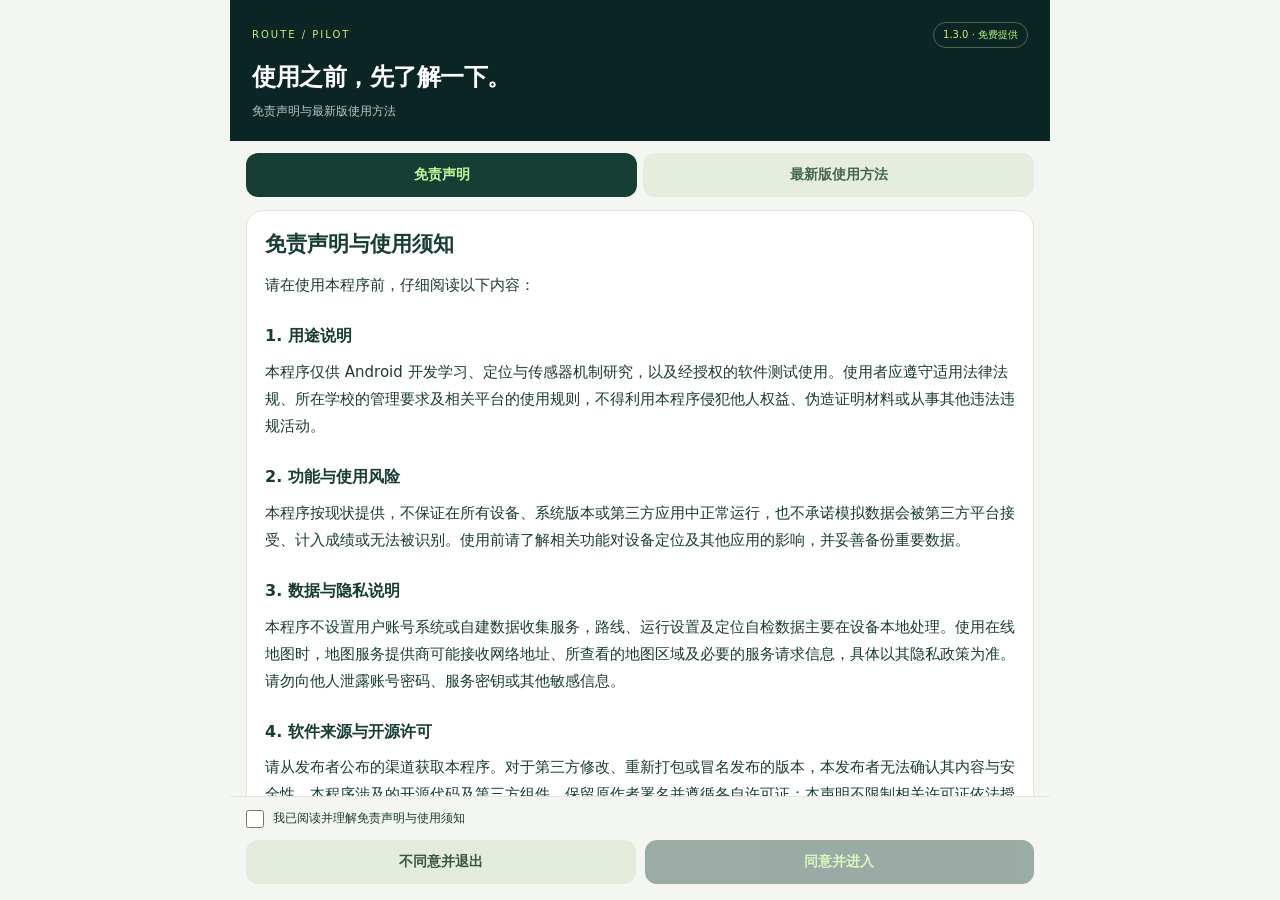
==== app/src/main/assets/startup.html @ be46f1cc "Publish RoutePilot 1.3.0 source, APK, and documentation" ====
<!doctype html><html lang="zh-CN"><head><meta charset="utf-8"><meta name="viewport" content="width=device-width,initial-scale=1"><meta http-equiv="Content-Security-Policy" content="default-src 'self'; img-src 'none'; style-src 'self' 'unsafe-inline'; script-src 'self' 'unsafe-inline'; connect-src 'none'"><title>路线助手 · 启动说明</title><link rel="stylesheet" href="startup.css"></head><body><div class="shell"><header><div class="topline"><span>ROUTE / PILOT</span><span class="version">1.3.0 · 免费提供</span></div><h1>使用之前，先了解一下。</h1><p>免责声明与最新版使用方法</p></header><nav role="tablist" aria-label="启动说明"><button id="noticeTab" role="tab" aria-controls="noticePanel" aria-selected="true" onclick="noticeTab('notice')">免责声明</button><button id="guideTab" role="tab" aria-controls="guidePanel" aria-selected="false" onclick="noticeTab('guide')">最新版使用方法</button></nav><main id="reading" tabindex="0" aria-label="说明正文"><p id="activeReminder" class="reminder" hidden>当前模拟仍在运行。查看说明不会停止模拟，可返回主界面后停止。</p><article id="noticePanel" role="tabpanel" aria-labelledby="noticeTab"><h2>免责声明与使用须知</h2><p>请在使用本程序前，仔细阅读以下内容：</p><section><h3>1. 用途说明</h3><p>本程序仅供 Android 开发学习、定位与传感器机制研究，以及经授权的软件测试使用。使用者应遵守适用法律法规、所在学校的管理要求及相关平台的使用规则，不得利用本程序侵犯他人权益、伪造证明材料或从事其他违法违规活动。</p></section><section><h3>2. 功能与使用风险</h3><p>本程序按现状提供，不保证在所有设备、系统版本或第三方应用中正常运行，也不承诺模拟数据会被第三方平台接受、计入成绩或无法被识别。使用前请了解相关功能对设备定位及其他应用的影响，并妥善备份重要数据。</p></section><section><h3>3. 数据与隐私说明</h3><p>本程序不设置用户账号系统或自建数据收集服务，路线、运行设置及定位自检数据主要在设备本地处理。使用在线地图时，地图服务提供商可能接收网络地址、所查看的地图区域及必要的服务请求信息，具体以其隐私政策为准。请勿向他人泄露账号密码、服务密钥或其他敏感信息。</p></section><section><h3>4. 软件来源与开源许可</h3><p>请从发布者公布的渠道获取本程序。对于第三方修改、重新打包或冒名发布的版本，本发布者无法确认其内容与安全性。本程序涉及的开源代码及第三方组件，保留原作者署名并遵循各自许可证；本声明不限制相关许可证依法授予使用者的权利。</p></section><section><h3>5. 责任说明</h3><p>因不当操作、违反第三方规则或擅自修改程序所产生的后果，由相关行为人依法承担。本声明不排除或限制法律规定不得免除或限制的责任，也不替代任何第三方平台的规则或授权。</p></section><p class="publisher">本程序的开发、维护及发布由B站用户“后藤一里的发带”负责。程序完全免费提供，不收取下载费、使用费、激活费、会员费或其他使用费用。任何第三方收费行为均不代表本发布者。所引用的开源项目及第三方组件，其原有署名与授权保持不变。</p></article><article id="guidePanel" role="tabpanel" aria-labelledby="guideTab" hidden><h2>最新版使用方法</h2><p class="lead">适用于路线助手 1.3.0。首次使用按以下顺序操作，之后可在主界面随时重新查看。</p>
<section><h3>1. 开启定位与必要权限</h3><p>开启手机定位服务，允许路线助手使用精确位置。建议允许通知，以便通过通知栏暂停、继续或停止。</p><p>进入手机开发者选项 → 选择模拟位置信息应用 → 选择「路线助手」。本程序不需要 Root 或 USB 调试。</p></section>
<section><h3>2. 加载地图</h3><p>在「规划路线」中选择「自动选择（备用优先）」。没有天地图 Key 时，先尝试 OSM France / HOT 备用地图，再尝试标准 OpenStreetMap；连接无响应约 12 秒会切换下一源，每轮仅尝试有限次。</p><p>地图空白时可切换地图源、点击「重新加载」，或换 Wi-Fi／移动数据。使用天地图道路图或卫星图，需要在「天地图 Key 设置」中填写自己有权使用的地图服务 Key。</p><p>所有在线底图都需要网络，不能保证在所有网络中可访问。地图不可用时，仍可通过坐标或 GPX 设置路线。</p></section>
<section><h3>3. 设置路线与 GPX</h3><p>点击「我的位置」，在停止模拟时获取真实位置；也可以输入 WGS84 纬度、经度找到地点。放大并点击地图，依次添加路线点，用「撤销」修改末点。</p><p>至少添加 2 个点，最多 10000 个点。各点以直线相连，不会自动沿道路导航。勾选「闭环循环」时，末点会连接起点并循环。</p><p>已有 .gpx 文件时，可展开「导入 / 导出 GPX」导入，或将当前路线导出保存。GPX 是路线文件，不能补充底图。请勿直接使用高德／百度坐标，以免偏移。</p></section>
<section><h3>4. 设置速度与目标距离</h3><p>速度范围为 0.5–30 km/h，默认 8 km/h；目标距离为 0–100 km，默认 2 km。目标为 0 表示不限距离。</p><p>关闭循环时，到达路线末点或目标距离即停止，以先到者为准。循环且目标为 0 时持续运行，需要手动停止。</p></section>
<section><h3>5. 开始、暂停与停止</h3><p>点击「开始模拟」后可切换其他应用。暂停时保留当前位置并发送速度为 0 的位置；继续后从该处移动。通知栏也提供暂停／继续和停止入口。</p><p>结束时点击「停止」以释放模拟位置。系统重新获得真实位置可能需要等待；使用其他导航前，请先停止模拟。结束后也可将手机模拟位置应用切回「无」。</p><p>荣耀手机如发生后台停止，可在「应用启动管理」中允许路线助手后台活动；不同系统的名称可能不同。</p></section>
<section><h3>6. 卫星位置兼容</h3><p>该模式为实验功能，默认关闭，需要停止模拟后才能切换。打开后提高位置发送频率并附带历史定位字段，耗电可能增加。</p><p>这项设置不增强真实卫星信号，不隐藏系统的模拟位置标记，也不模拟步频或步幅。无法保证消除其他应用的 GPS 弱提示或通过其检查。</p></section>
<section><h3>7. GPS 弱时使用定位自检</h3><p>分别在「停止模拟」和「开始模拟」后各点击一次「开始定位自检」。每次持续 30 秒，需保持路线助手页面可见；离开页面会结束自检。</p><p>自检展示定位权限、GPS 开关、模拟应用选择，以及本应用收到的位置回调次数、精度字段、数据时效、模拟标记和系统卫星状态。未收到卫星回调不等于卫星数为 0。</p><p>自检仅反映路线助手收到的数据，不代表运动世界等其他应用已接收或认可。遇到问题可记录两次自检结果，便于排查。</p></section>
<section><h3>8. 本版本的范围</h3><p>当前交付的是手机端定位模拟与自检应用。尚未包含手机虚拟安卓、系统传感器注入、步频／步幅模拟或反检测功能。其他平台是否接受模拟数据、是否计入成绩，仍需实际验证，程序不作保证。</p></section></article></main><footer><label id="acceptance"><input id="noticeRead" type="checkbox" onchange="noticeReady()"><span>我已阅读并理解免责声明与使用须知</span></label><div class="actions"><button id="closeButton" class="secondary" onclick="Native.closeIntro()">不同意并退出</button><button id="enterButton" class="primary" disabled onclick="noticeEnter()">同意并进入</button></div></footer></div><script src="startup.js"></script></body></html>
---- app/src/main/assets/startup.css ----
:root{color-scheme:light;--dark:#123a35;--muted:#62776e;--lime:#b5f779}*{box-sizing:border-box}body{margin:0;background:#f3f6f1;color:#193c35;font:15px/1.8 system-ui,-apple-system,sans-serif}.shell{height:100vh;height:100dvh;max-width:820px;margin:auto;display:flex;flex-direction:column}header{padding:22px 22px 19px;background:#0b2524;color:#fff;flex-shrink:0}.topline{display:flex;align-items:center;justify-content:space-between;gap:8px;font-size:10px;letter-spacing:2px;color:var(--lime)}.version{letter-spacing:0;border:1px solid #4b6652;border-radius:20px;padding:3px 9px;white-space:nowrap}h1{font-size:24px;line-height:1.4;margin:13px 0 6px;letter-spacing:-.5px}header p{margin:0;color:#b6cbc1;font-size:12px}nav{display:flex;gap:6px;padding:12px 16px 0;flex-shrink:0}button{font:inherit;font-size:14px;font-weight:600;cursor:pointer;border:0;border-radius:12px;padding:12px 10px;line-height:1.4}nav button{flex:1;min-width:0;background:#e4edde;color:#466452}nav button[aria-selected=true]{background:#173e35;color:#c6f69b}main{flex:1;min-height:0;overflow:auto;padding:13px 16px 20px;overscroll-behavior:contain;scrollbar-width:thin}article{background:#fff;border:1px solid #e0e8da;border-radius:17px;padding:18px}h2{font-size:21px;line-height:1.5;margin:0 0 12px}h3{font-size:16px;margin:23px 0 7px}p{margin:8px 0;overflow-wrap:anywhere}.lead{color:var(--muted);font-size:13px}.publisher{margin-top:23px;padding:14px;background:#edf6e5;border-left:3px solid #7ca650;border-radius:8px;font-weight:600;font-size:14px}.reminder{font-size:12px;padding:11px;background:#fff1d3;border-radius:9px}footer{flex-shrink:0;padding:12px 16px 16px;background:#f3f6f1;border-top:1px solid #dfe8d8}label{display:flex;gap:9px;align-items:flex-start;font-size:12px;line-height:1.6;margin:0 0 12px}input{width:18px;height:18px;flex-shrink:0;accent-color:#204d3a;margin:1px 0 0}.actions{display:flex;gap:9px}.actions button{flex:1;min-width:0}.primary{background:#173e35;color:var(--lime)}.secondary{background:#e3ebdd;color:#375743}button:disabled{opacity:.4;cursor:default}[hidden]{display:none!important}button:focus-visible,input:focus-visible,main:focus-visible{outline:3px solid #6d9a53;outline-offset:2px}@media(max-height:620px){header{padding:12px 16px}h1{font-size:20px;margin:8px 0 3px}nav{padding-top:8px}footer{padding-top:8px;padding-bottom:10px}}@media(max-width:350px){header{padding-left:16px;padding-right:16px}h1{font-size:21px}nav,main,footer{padding-left:10px;padding-right:10px}article{padding:14px}.topline{letter-spacing:1px}}
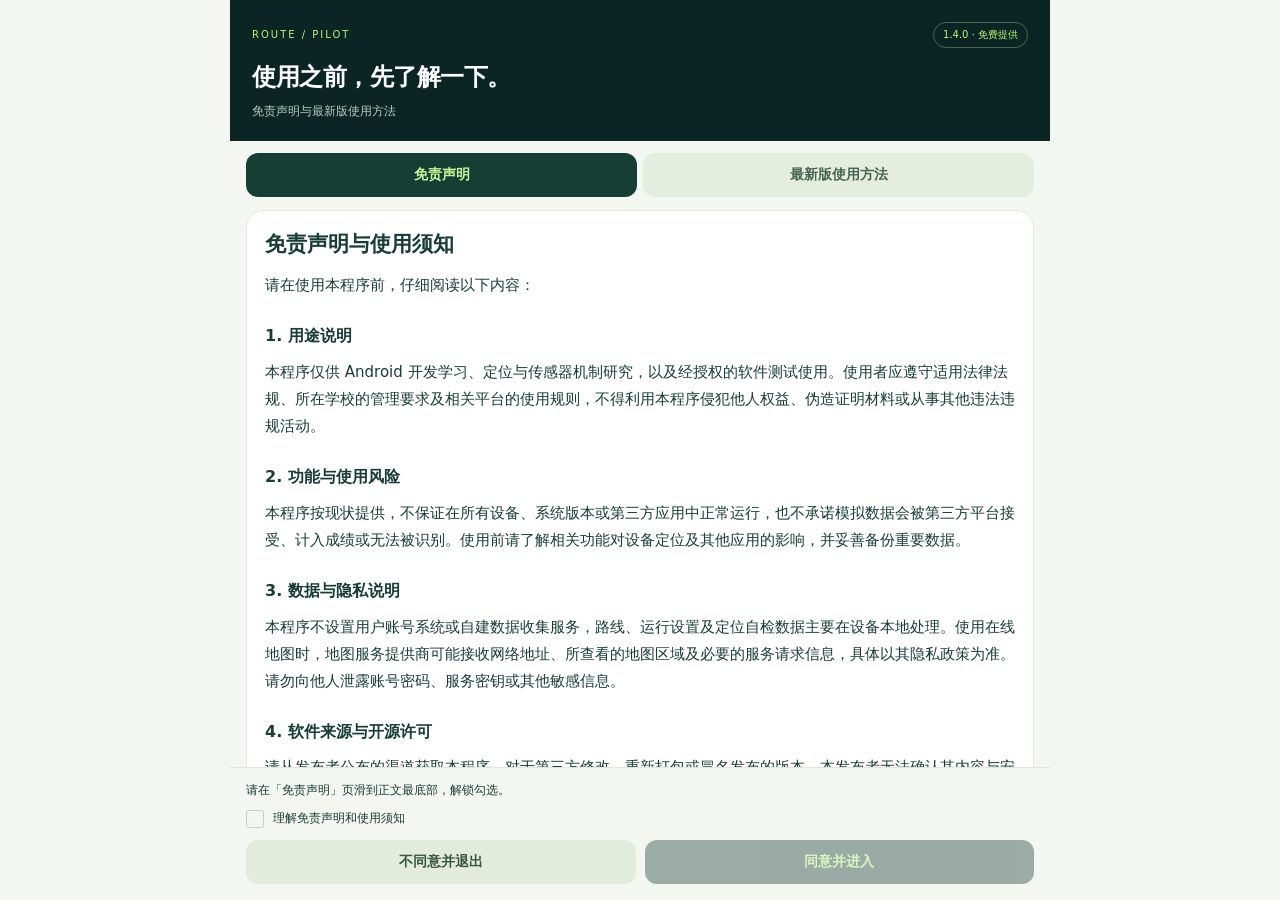
==== commit 44c92e77: "Update RoutePilot to 1.4.0 with first-use consent, full-screen map and clearer diagnostics" ====
--- a/app/src/main/assets/startup.html
+++ b/app/src/main/assets/startup.html
@@ -1,9 +1,9 @@
-<!doctype html><html lang="zh-CN"><head><meta charset="utf-8"><meta name="viewport" content="width=device-width,initial-scale=1"><meta http-equiv="Content-Security-Policy" content="default-src 'self'; img-src 'none'; style-src 'self' 'unsafe-inline'; script-src 'self' 'unsafe-inline'; connect-src 'none'"><title>路线助手 · 启动说明</title><link rel="stylesheet" href="startup.css"></head><body><div class="shell"><header><div class="topline"><span>ROUTE / PILOT</span><span class="version">1.3.0 · 免费提供</span></div><h1>使用之前，先了解一下。</h1><p>免责声明与最新版使用方法</p></header><nav role="tablist" aria-label="启动说明"><button id="noticeTab" role="tab" aria-controls="noticePanel" aria-selected="true" onclick="noticeTab('notice')">免责声明</button><button id="guideTab" role="tab" aria-controls="guidePanel" aria-selected="false" onclick="noticeTab('guide')">最新版使用方法</button></nav><main id="reading" tabindex="0" aria-label="说明正文"><p id="activeReminder" class="reminder" hidden>当前模拟仍在运行。查看说明不会停止模拟，可返回主界面后停止。</p><article id="noticePanel" role="tabpanel" aria-labelledby="noticeTab"><h2>免责声明与使用须知</h2><p>请在使用本程序前，仔细阅读以下内容：</p><section><h3>1. 用途说明</h3><p>本程序仅供 Android 开发学习、定位与传感器机制研究，以及经授权的软件测试使用。使用者应遵守适用法律法规、所在学校的管理要求及相关平台的使用规则，不得利用本程序侵犯他人权益、伪造证明材料或从事其他违法违规活动。</p></section><section><h3>2. 功能与使用风险</h3><p>本程序按现状提供，不保证在所有设备、系统版本或第三方应用中正常运行，也不承诺模拟数据会被第三方平台接受、计入成绩或无法被识别。使用前请了解相关功能对设备定位及其他应用的影响，并妥善备份重要数据。</p></section><section><h3>3. 数据与隐私说明</h3><p>本程序不设置用户账号系统或自建数据收集服务，路线、运行设置及定位自检数据主要在设备本地处理。使用在线地图时，地图服务提供商可能接收网络地址、所查看的地图区域及必要的服务请求信息，具体以其隐私政策为准。请勿向他人泄露账号密码、服务密钥或其他敏感信息。</p></section><section><h3>4. 软件来源与开源许可</h3><p>请从发布者公布的渠道获取本程序。对于第三方修改、重新打包或冒名发布的版本，本发布者无法确认其内容与安全性。本程序涉及的开源代码及第三方组件，保留原作者署名并遵循各自许可证；本声明不限制相关许可证依法授予使用者的权利。</p></section><section><h3>5. 责任说明</h3><p>因不当操作、违反第三方规则或擅自修改程序所产生的后果，由相关行为人依法承担。本声明不排除或限制法律规定不得免除或限制的责任，也不替代任何第三方平台的规则或授权。</p></section><p class="publisher">本程序的开发、维护及发布由B站用户“后藤一里的发带”负责。程序完全免费提供，不收取下载费、使用费、激活费、会员费或其他使用费用。任何第三方收费行为均不代表本发布者。所引用的开源项目及第三方组件，其原有署名与授权保持不变。</p></article><article id="guidePanel" role="tabpanel" aria-labelledby="guideTab" hidden><h2>最新版使用方法</h2><p class="lead">适用于路线助手 1.3.0。首次使用按以下顺序操作，之后可在主界面随时重新查看。</p>
-<section><h3>1. 开启定位与必要权限</h3><p>开启手机定位服务，允许路线助手使用精确位置。建议允许通知，以便通过通知栏暂停、继续或停止。</p><p>进入手机开发者选项 → 选择模拟位置信息应用 → 选择「路线助手」。本程序不需要 Root 或 USB 调试。</p></section>
+<!doctype html><html lang="zh-CN"><head><meta charset="utf-8"><meta name="viewport" content="width=device-width,initial-scale=1"><meta http-equiv="Content-Security-Policy" content="default-src 'self'; img-src 'none'; style-src 'self' 'unsafe-inline'; script-src 'self' 'unsafe-inline'; connect-src 'none'"><title>路线助手 · 启动说明</title><link rel="stylesheet" href="startup.css"></head><body><div class="shell"><header><div class="topline"><span>ROUTE / PILOT</span><span class="version">1.4.0 · 免费提供</span></div><h1>使用之前，先了解一下。</h1><p>免责声明与最新版使用方法</p></header><nav role="tablist" aria-label="启动说明"><button id="noticeTab" role="tab" aria-controls="noticePanel" aria-selected="true" onclick="noticeTab('notice')">免责声明</button><button id="guideTab" role="tab" aria-controls="guidePanel" aria-selected="false" onclick="noticeTab('guide')">最新版使用方法</button></nav><main id="reading" tabindex="0" aria-label="说明正文"><p id="activeReminder" class="reminder" hidden>当前模拟仍在运行。查看说明不会停止模拟，可返回主界面后停止。</p><article id="noticePanel" role="tabpanel" aria-labelledby="noticeTab"><h2>免责声明与使用须知</h2><p>请在使用本程序前，仔细阅读以下内容：</p><section><h3>1. 用途说明</h3><p>本程序仅供 Android 开发学习、定位与传感器机制研究，以及经授权的软件测试使用。使用者应遵守适用法律法规、所在学校的管理要求及相关平台的使用规则，不得利用本程序侵犯他人权益、伪造证明材料或从事其他违法违规活动。</p></section><section><h3>2. 功能与使用风险</h3><p>本程序按现状提供，不保证在所有设备、系统版本或第三方应用中正常运行，也不承诺模拟数据会被第三方平台接受、计入成绩或无法被识别。使用前请了解相关功能对设备定位及其他应用的影响，并妥善备份重要数据。</p></section><section><h3>3. 数据与隐私说明</h3><p>本程序不设置用户账号系统或自建数据收集服务，路线、运行设置及定位自检数据主要在设备本地处理。使用在线地图时，地图服务提供商可能接收网络地址、所查看的地图区域及必要的服务请求信息，具体以其隐私政策为准。请勿向他人泄露账号密码、服务密钥或其他敏感信息。</p></section><section><h3>4. 软件来源与开源许可</h3><p>请从发布者公布的渠道获取本程序。对于第三方修改、重新打包或冒名发布的版本，本发布者无法确认其内容与安全性。本程序涉及的开源代码及第三方组件，保留原作者署名并遵循各自许可证；本声明不限制相关许可证依法授予使用者的权利。</p></section><section><h3>5. 责任说明</h3><p>因不当操作、违反第三方规则或擅自修改程序所产生的后果，由相关行为人依法承担。本声明不排除或限制法律规定不得免除或限制的责任，也不替代任何第三方平台的规则或授权。</p></section><p class="publisher">本程序的开发、维护及发布由B站用户“后藤一里的发带”负责。程序完全免费提供，不收取下载费、使用费、激活费、会员费或其他使用费用。任何第三方收费行为均不代表本发布者。所引用的开源项目及第三方组件，其原有署名与授权保持不变。</p></article><article id="guidePanel" role="tabpanel" aria-labelledby="guideTab" hidden><h2>最新版使用方法</h2><p class="lead">适用于路线助手 1.4.0。首次使用需将免责声明滑到末尾后勾选确认；确认保存在本机，以后直接进入主界面，说明仍可随时重新查看。</p>
+<section><h3>1. 开启定位与必要权限</h3><p>开启手机定位服务，允许路线助手使用精确位置。建议允许通知，以便通过通知栏暂停、继续或停止。</p><p>进入手机开发者选项 → 选择模拟位置信息应用 → 选择「路线助手」。本程序不需要 Root 或 USB 调试。主界面底部有开发者选项和本应用设置快捷入口；若系统不支持直达，会尝试系统设置入口。开发者选项尚未开启时仍需手动开启。</p></section>
 <section><h3>2. 加载地图</h3><p>在「规划路线」中选择「自动选择（备用优先）」。没有天地图 Key 时，先尝试 OSM France / HOT 备用地图，再尝试标准 OpenStreetMap；连接无响应约 12 秒会切换下一源，每轮仅尝试有限次。</p><p>地图空白时可切换地图源、点击「重新加载」，或换 Wi-Fi／移动数据。使用天地图道路图或卫星图，需要在「天地图 Key 设置」中填写自己有权使用的地图服务 Key。</p><p>所有在线底图都需要网络，不能保证在所有网络中可访问。地图不可用时，仍可通过坐标或 GPX 设置路线。</p></section>
-<section><h3>3. 设置路线与 GPX</h3><p>点击「我的位置」，在停止模拟时获取真实位置；也可以输入 WGS84 纬度、经度找到地点。放大并点击地图，依次添加路线点，用「撤销」修改末点。</p><p>至少添加 2 个点，最多 10000 个点。各点以直线相连，不会自动沿道路导航。勾选「闭环循环」时，末点会连接起点并循环。</p><p>已有 .gpx 文件时，可展开「导入 / 导出 GPX」导入，或将当前路线导出保存。GPX 是路线文件，不能补充底图。请勿直接使用高德／百度坐标，以免偏移。</p></section>
+<section><h3>3. 设置路线与 GPX</h3><p>点击「我的位置」，在停止模拟时获取真实位置；也可以输入 WGS84 纬度、经度找到地点。可用「全屏地图」精细选点，也可拖动地图将十字准星对准目标，点击「添加中心点」。显示比例尺和中心坐标；更高缩放会放大现有图片，不会凭空增加地物细节。天地图卫星影像需配置 Key。</p><p>至少添加 2 个点，最多 10000 个点。各点以直线相连，不会自动沿道路导航。勾选「闭环循环」时，末点会连接起点并循环。</p><p>已有 .gpx 文件时，可展开「导入 / 导出 GPX」导入，或将当前路线导出保存。GPX 是路线文件，不能补充底图。请勿直接使用高德／百度坐标，以免偏移。</p></section>
 <section><h3>4. 设置速度与目标距离</h3><p>速度范围为 0.5–30 km/h，默认 8 km/h；目标距离为 0–100 km，默认 2 km。目标为 0 表示不限距离。</p><p>关闭循环时，到达路线末点或目标距离即停止，以先到者为准。循环且目标为 0 时持续运行，需要手动停止。</p></section>
-<section><h3>5. 开始、暂停与停止</h3><p>点击「开始模拟」后可切换其他应用。暂停时保留当前位置并发送速度为 0 的位置；继续后从该处移动。通知栏也提供暂停／继续和停止入口。</p><p>结束时点击「停止」以释放模拟位置。系统重新获得真实位置可能需要等待；使用其他导航前，请先停止模拟。结束后也可将手机模拟位置应用切回「无」。</p><p>荣耀手机如发生后台停止，可在「应用启动管理」中允许路线助手后台活动；不同系统的名称可能不同。</p></section>
+<section><h3>5. 预定位、开始、暂停与停止</h3><p>若其他应用出现零里程或信号差，可先点击「预定位」：本程序在路线起点持续发送静止位置，不累计模拟里程或时间。确认定位后，再用「继续」开始移动。预定位并不增强卫星信号，也不保证其他应用接受位置。</p><p>点击「开始模拟」后可切换其他应用。暂停时保留当前位置并发送速度为 0 的位置；继续后从该处移动。通知栏也提供暂停／继续和停止入口。</p><p>结束时点击「停止」以释放模拟位置。系统重新获得真实位置可能需要等待；使用其他导航前，请先停止模拟。结束后也可将手机模拟位置应用切回「无」。</p><p>荣耀手机如发生后台停止，可在「应用启动管理」中允许路线助手后台活动；不同系统的名称可能不同。</p></section>
 <section><h3>6. 卫星位置兼容</h3><p>该模式为实验功能，默认关闭，需要停止模拟后才能切换。打开后提高位置发送频率并附带历史定位字段，耗电可能增加。</p><p>这项设置不增强真实卫星信号，不隐藏系统的模拟位置标记，也不模拟步频或步幅。无法保证消除其他应用的 GPS 弱提示或通过其检查。</p></section>
 <section><h3>7. GPS 弱时使用定位自检</h3><p>分别在「停止模拟」和「开始模拟」后各点击一次「开始定位自检」。每次持续 30 秒，需保持路线助手页面可见；离开页面会结束自检。</p><p>自检展示定位权限、GPS 开关、模拟应用选择，以及本应用收到的位置回调次数、精度字段、数据时效、模拟标记和系统卫星状态。未收到卫星回调不等于卫星数为 0。</p><p>自检仅反映路线助手收到的数据，不代表运动世界等其他应用已接收或认可。遇到问题可记录两次自检结果，便于排查。</p></section>
-<section><h3>8. 本版本的范围</h3><p>当前交付的是手机端定位模拟与自检应用。尚未包含手机虚拟安卓、系统传感器注入、步频／步幅模拟或反检测功能。其他平台是否接受模拟数据、是否计入成绩，仍需实际验证，程序不作保证。</p></section></article></main><footer><label id="acceptance"><input id="noticeRead" type="checkbox" onchange="noticeReady()"><span>我已阅读并理解免责声明与使用须知</span></label><div class="actions"><button id="closeButton" class="secondary" onclick="Native.closeIntro()">不同意并退出</button><button id="enterButton" class="primary" disabled onclick="noticeEnter()">同意并进入</button></div></footer></div><script src="startup.js"></script></body></html>+<section><h3>8. 本版本的范围</h3><p>当前交付的是手机端定位模拟与自检应用。尚未包含手机虚拟安卓、系统传感器注入、步频／步幅模拟或反检测功能。其他平台是否接受模拟数据、是否计入成绩，仍需实际验证，程序不作保证。</p></section></article></main><footer><p id="readingHint" style="font-size:12px;margin:0 0 8px">请先将免责声明滑到最底部。</p><label id="acceptance"><input id="noticeRead" type="checkbox" disabled onchange="noticeReady()"><span>理解免责声明和使用须知</span></label><div class="actions"><button id="closeButton" class="secondary" onclick="Native.closeIntro()">不同意并退出</button><button id="enterButton" class="primary" disabled onclick="noticeEnter()">同意并进入</button></div></footer></div><script src="startup.js"></script></body></html>
